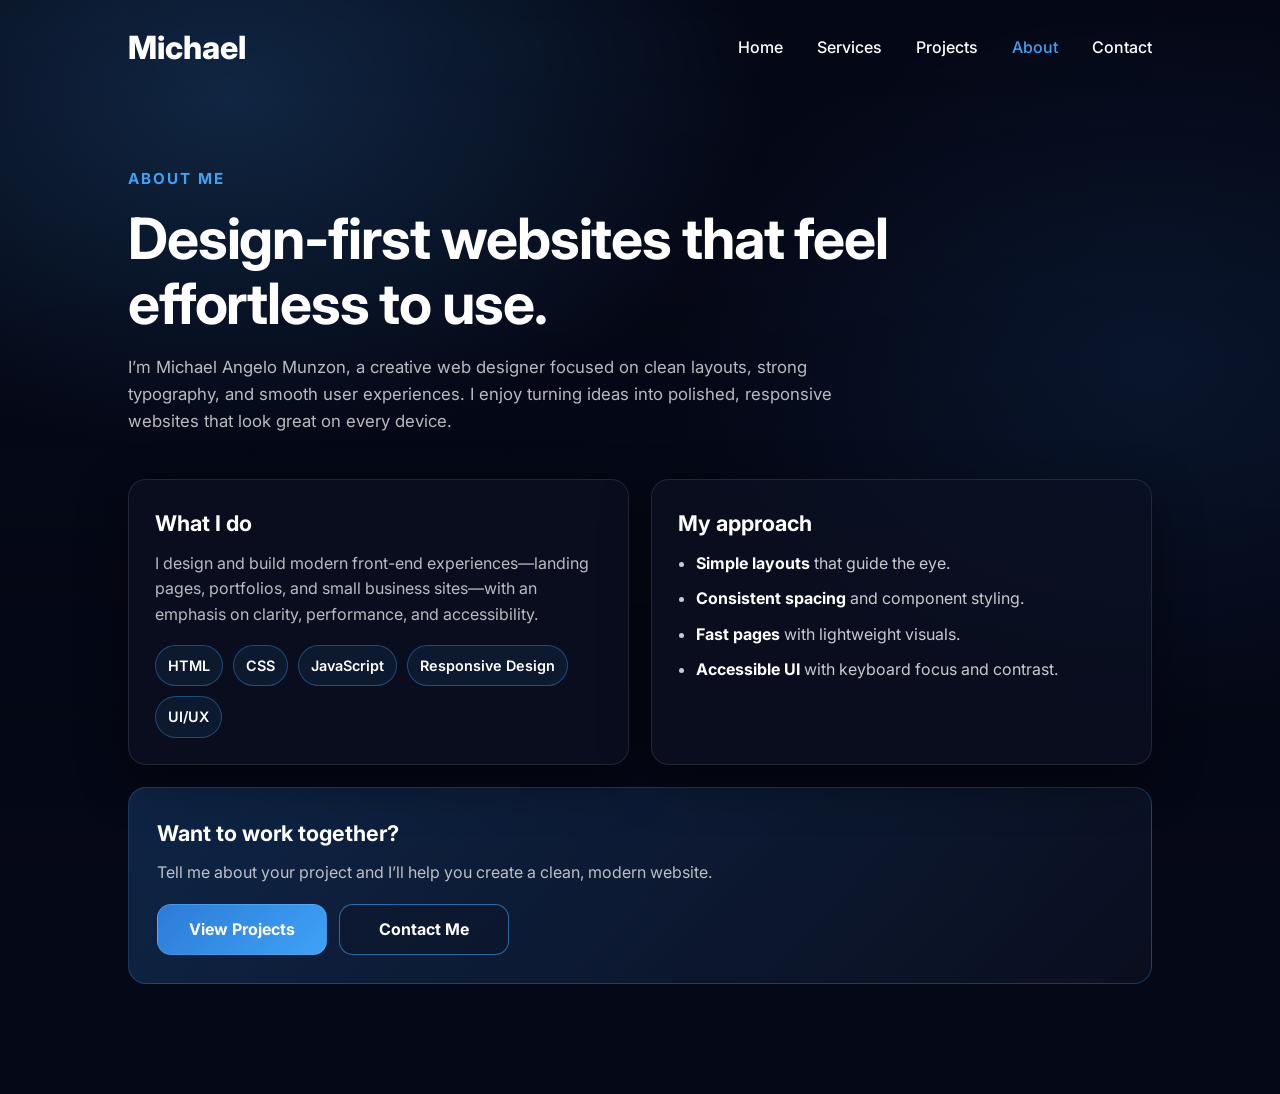
==== about.html @ 9e2246a2 "first commit" ====
<!DOCTYPE html>
<html lang="en">
  <head>
    <meta charset="UTF-8" />
    <meta name="viewport" content="width=device-width, initial-scale=1.0" />
    <title>About | Michael Angelo Munzon</title>

    <link rel="preconnect" href="https://fonts.googleapis.com" />
    <link rel="preconnect" href="https://fonts.gstatic.com" crossorigin />
    <link
      href="https://fonts.googleapis.com/css2?family=Inter:wght@300;400;500;600;700;800&display=swap"
      rel="stylesheet"
    />

    <link rel="stylesheet" href="about.css" />
  </head>

  <body>
    <a class="skip-link" href="#about">Skip to content</a>

    <header id="header">
      <div class="left-section">
        <a href="index.html" class="logo" aria-label="Go to homepage">Michael</a>
      </div>

      <nav>
        <a class="nav-item" href="index.html">Home</a>
        <a class="nav-item" href="services.html">Services</a>
        <a class="nav-item" href="projects.html">Projects</a>
        <a class="nav-item active" href="about.html">About</a>
        <a class="nav-item" href="contacts.html">Contact</a>
      </nav>
    </header>

    <main class="container">
      <section class="hero">
        <p class="eyebrow">ABOUT ME</p>
        <h1>Design-first websites that feel effortless to use.</h1>
        <p class="lead">
          I’m Michael Angelo Munzon, a creative web designer focused on clean layouts, strong typography, and smooth user
          experiences. I enjoy turning ideas into polished, responsive websites that look great on every device.
        </p>
      </section>

      <section id="about" class="grid">
        <div class="card">
          <h2>What I do</h2>
          <p>
            I design and build modern front-end experiences—landing pages, portfolios, and small business sites—with an
            emphasis on clarity, performance, and accessibility.
          </p>

          <div class="chips" aria-label="Skills">
            <span class="chip">HTML</span>
            <span class="chip">CSS</span>
            <span class="chip">JavaScript</span>
            <span class="chip">Responsive Design</span>
            <span class="chip">UI/UX</span>
          </div>
        </div>

        <div class="card">
          <h2>My approach</h2>
          <ul class="list">
            <li><strong>Simple layouts</strong> that guide the eye.</li>
            <li><strong>Consistent spacing</strong> and component styling.</li>
            <li><strong>Fast pages</strong> with lightweight visuals.</li>
            <li><strong>Accessible UI</strong> with keyboard focus and contrast.</li>
          </ul>
        </div>
      </section>

      <section class="cta">
        <div class="cta-card">
          <h2>Want to work together?</h2>
          <p>Tell me about your project and I’ll help you create a clean, modern website.</p>
          <div class="cta-actions">
            <a class="btn primary" href="projects.html">View Projects</a>
            <a class="btn secondary" href="contacts.html">Contact Me</a>
          </div>
        </div>
      </section>
    </main>
  </body>
</html>
---- about.css ----
*,
*::before,
*::after {
  box-sizing: border-box;
}

html,
body {
  height: 100%;
}

body {
  margin: 0;
  font-family: Inter, system-ui, -apple-system, Segoe UI, Roboto, Arial, sans-serif;
  background: #050816;
  color: #fff;
  padding: 0 10%;
  line-height: 1.6;
}

body::before {
  content: "";
  position: fixed;
  inset: 0;
  background: radial-gradient(900px 600px at 18% 10%, rgba(63, 162, 246, 0.2), transparent 60%),
    radial-gradient(800px 600px at 90% 40%, rgba(45, 124, 214, 0.12), transparent 60%),
    linear-gradient(180deg, rgba(5, 8, 22, 0.4), rgba(5, 8, 22, 1));
  pointer-events: none;
  z-index: 0;
}

a {
  color: inherit;
  text-decoration: none;
}

.skip-link {
  position: absolute;
  left: 12px;
  top: 12px;
  padding: 10px 14px;
  background: rgba(13, 18, 36, 0.92);
  border: 1px solid rgba(255, 255, 255, 0.12);
  border-radius: 12px;
  transform: translateY(-200%);
  transition: transform 0.2s ease;
  z-index: 10;
}

.skip-link:focus {
  transform: translateY(0);
}

/* Header */
#header {
  position: sticky;
  top: 0;
  z-index: 2;
  display: flex;
  align-items: center;
  justify-content: space-between;
  padding: 22px 0;
  backdrop-filter: blur(10px);
  background: transparent;
  border-bottom: none;
}

.logo {
  font-size: 2rem;
  font-weight: 800;
}

nav {
  display: flex;
  gap: 34px;
  flex-wrap: wrap;
  justify-content: flex-end;
}

.nav-item {
  font-weight: 500;
  transition: color 0.2s ease;
}

.nav-item:hover,
.nav-item.active {
  color: #3FA2F6;
}

.container {
  position: relative;
  z-index: 1;
  padding: 72px 0 110px;
}

.hero {
  max-width: 900px;
  margin-bottom: 44px;
}

.eyebrow {
  color: #3FA2F6;
  letter-spacing: 2px;
  font-size: 0.95rem;
  margin: 0 0 14px;
  font-weight: 700;
}

h1 {
  font-size: clamp(2.2rem, 3.2vw + 1rem, 3.6rem);
  line-height: 1.15;
  margin: 0 0 18px;
  letter-spacing: -0.02em;
}

.lead {
  color: rgba(255, 255, 255, 0.72);
  max-width: 70ch;
  margin: 0;
  font-size: 1.05rem;
}

.grid {
  display: grid;
  grid-template-columns: repeat(2, minmax(0, 1fr));
  gap: 22px;
  margin-top: 34px;
}

.card {
  background: rgba(13, 18, 36, 0.65);
  border: 1px solid rgba(255, 255, 255, 0.1);
  border-radius: 18px;
  padding: 26px;
  box-shadow: 0 16px 50px rgba(0, 0, 0, 0.45);
}

h2 {
  margin: 0 0 10px;
  font-size: 1.35rem;
}

.card p {
  margin: 0 0 18px;
  color: rgba(255, 255, 255, 0.72);
}

.chips {
  display: flex;
  flex-wrap: wrap;
  gap: 10px;
}

.chip {
  border: 1px solid rgba(63, 162, 246, 0.38);
  background: rgba(63, 162, 246, 0.08);
  padding: 8px 12px;
  border-radius: 999px;
  font-weight: 600;
  font-size: 0.9rem;
}

.list {
  margin: 0;
  padding-left: 18px;
  color: rgba(255, 255, 255, 0.78);
}

.list li {
  margin: 10px 0;
}

.list strong {
  color: #fff;
}

.cta {
  margin-top: 22px;
}

.cta-card {
  background: linear-gradient(135deg, rgba(45, 124, 214, 0.25), rgba(13, 18, 36, 0.7));
  border: 1px solid rgba(63, 162, 246, 0.28);
  border-radius: 18px;
  padding: 28px;
}

.cta-card p {
  color: rgba(255, 255, 255, 0.72);
  margin: 0 0 18px;
}

.cta-actions {
  display: flex;
  flex-wrap: wrap;
  gap: 12px;
}

.btn {
  display: inline-block;
  min-width: 170px;
  padding: 12px 16px;
  border-radius: 14px;
  font-weight: 700;
  text-align: center;
  border: 1px solid rgba(255, 255, 255, 0.12);
  transition: transform 0.18s ease, background-color 0.18s ease, border-color 0.18s ease;
}

.btn.primary {
  background: linear-gradient(135deg, #2d7cd6, #3FA2F6);
}

.btn.secondary {
  background: rgba(13, 18, 36, 0.35);
  border-color: rgba(63, 162, 246, 0.6);
}

.btn:hover {
  transform: translateY(-2px);
}

a:focus-visible {
  outline: 3px solid rgba(63, 162, 246, 0.55);
  outline-offset: 3px;
  border-radius: 14px;
}

@media (max-width: 980px) {
  body {
    padding: 0 6%;
  }

  #header {
    flex-direction: column;
    align-items: flex-start;
    gap: 10px;
  }

  nav {
    justify-content: flex-start;
    gap: 14px;
  }

  .grid {
    grid-template-columns: 1fr;
  }
}

@media (max-width: 700px) {
  body {
    padding: 0 5%;
  }

  .hero {
    padding-top: 30px;
  }

  .lead {
    font-size: 1rem;
  }

  .cta-actions {
    flex-direction: column;
  }

  .btn {
    width: 100%;
  }
}

@media (max-width: 480px) {
  nav {
    justify-content: center;
  }

  .hero {
    margin-bottom: 24px;
  }
}

@media (prefers-reduced-motion: reduce) {
  * {
    transition-duration: 1ms !important;
  }
}
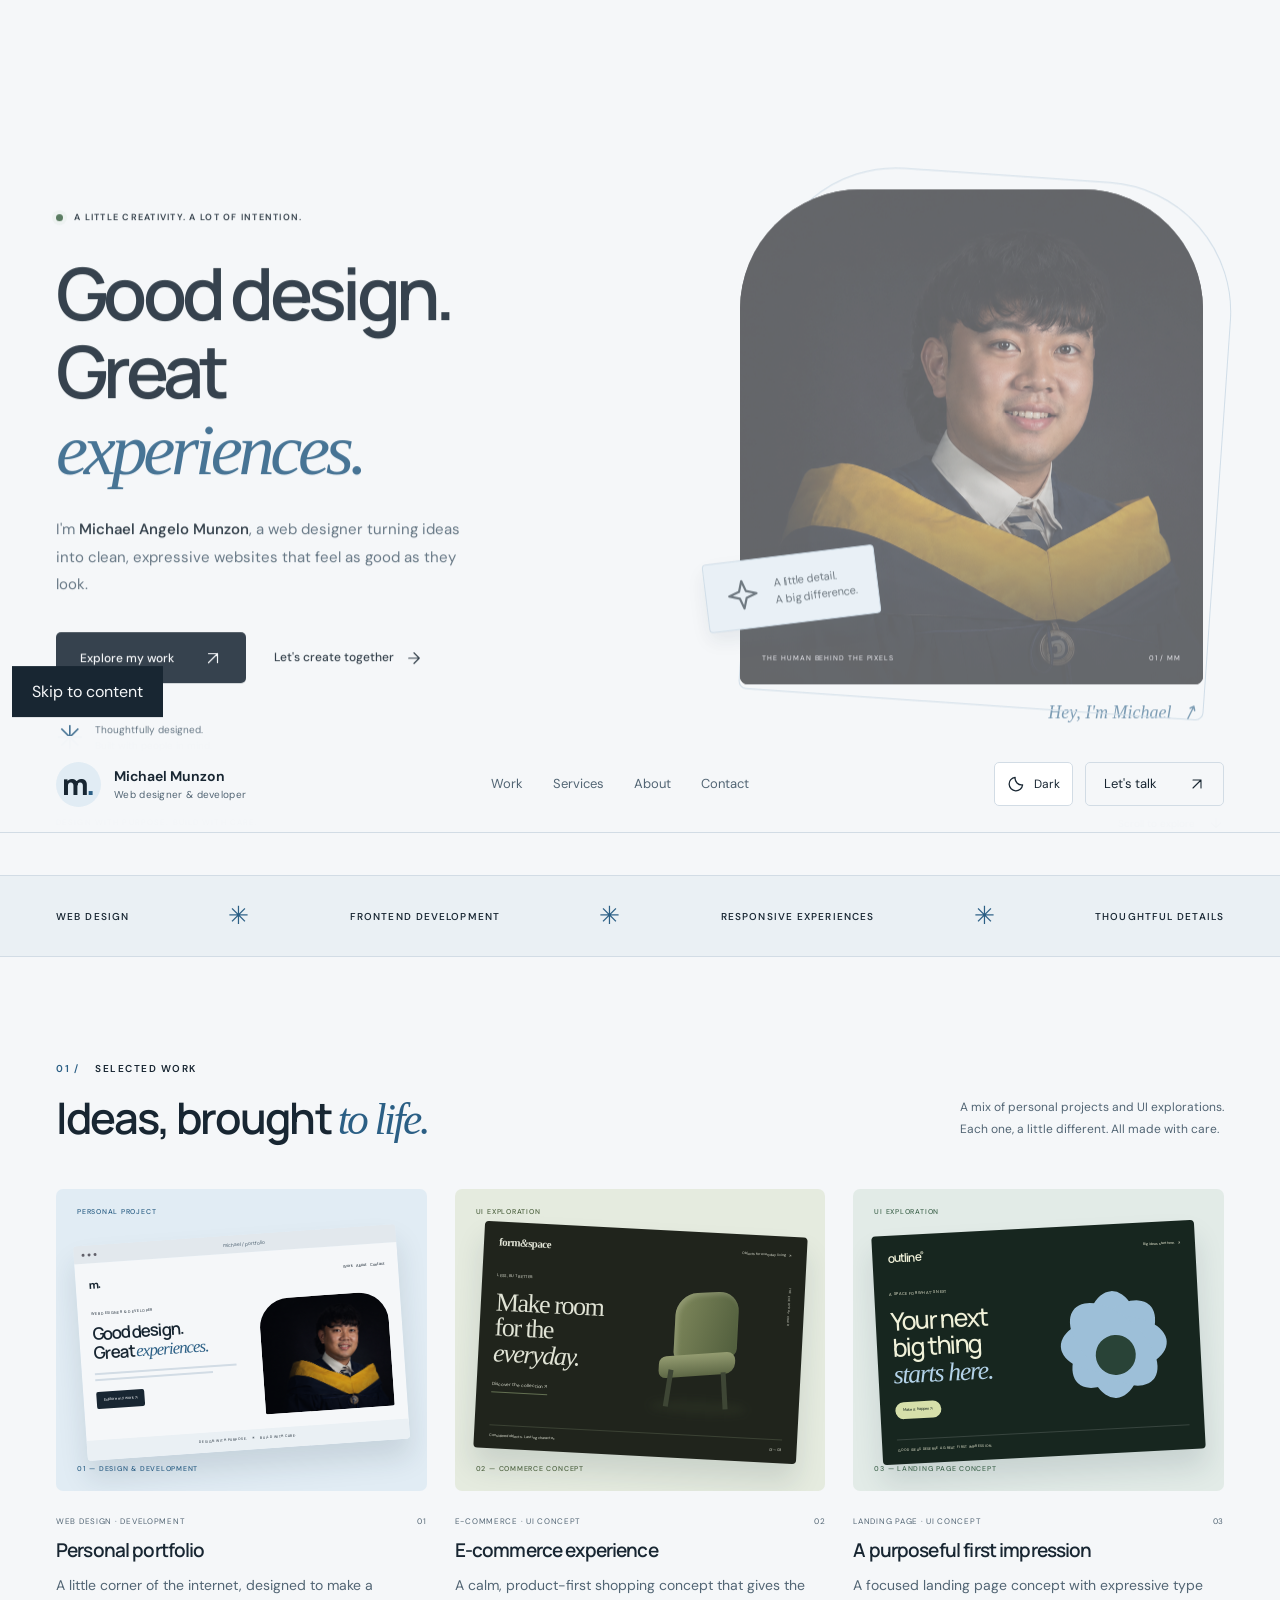
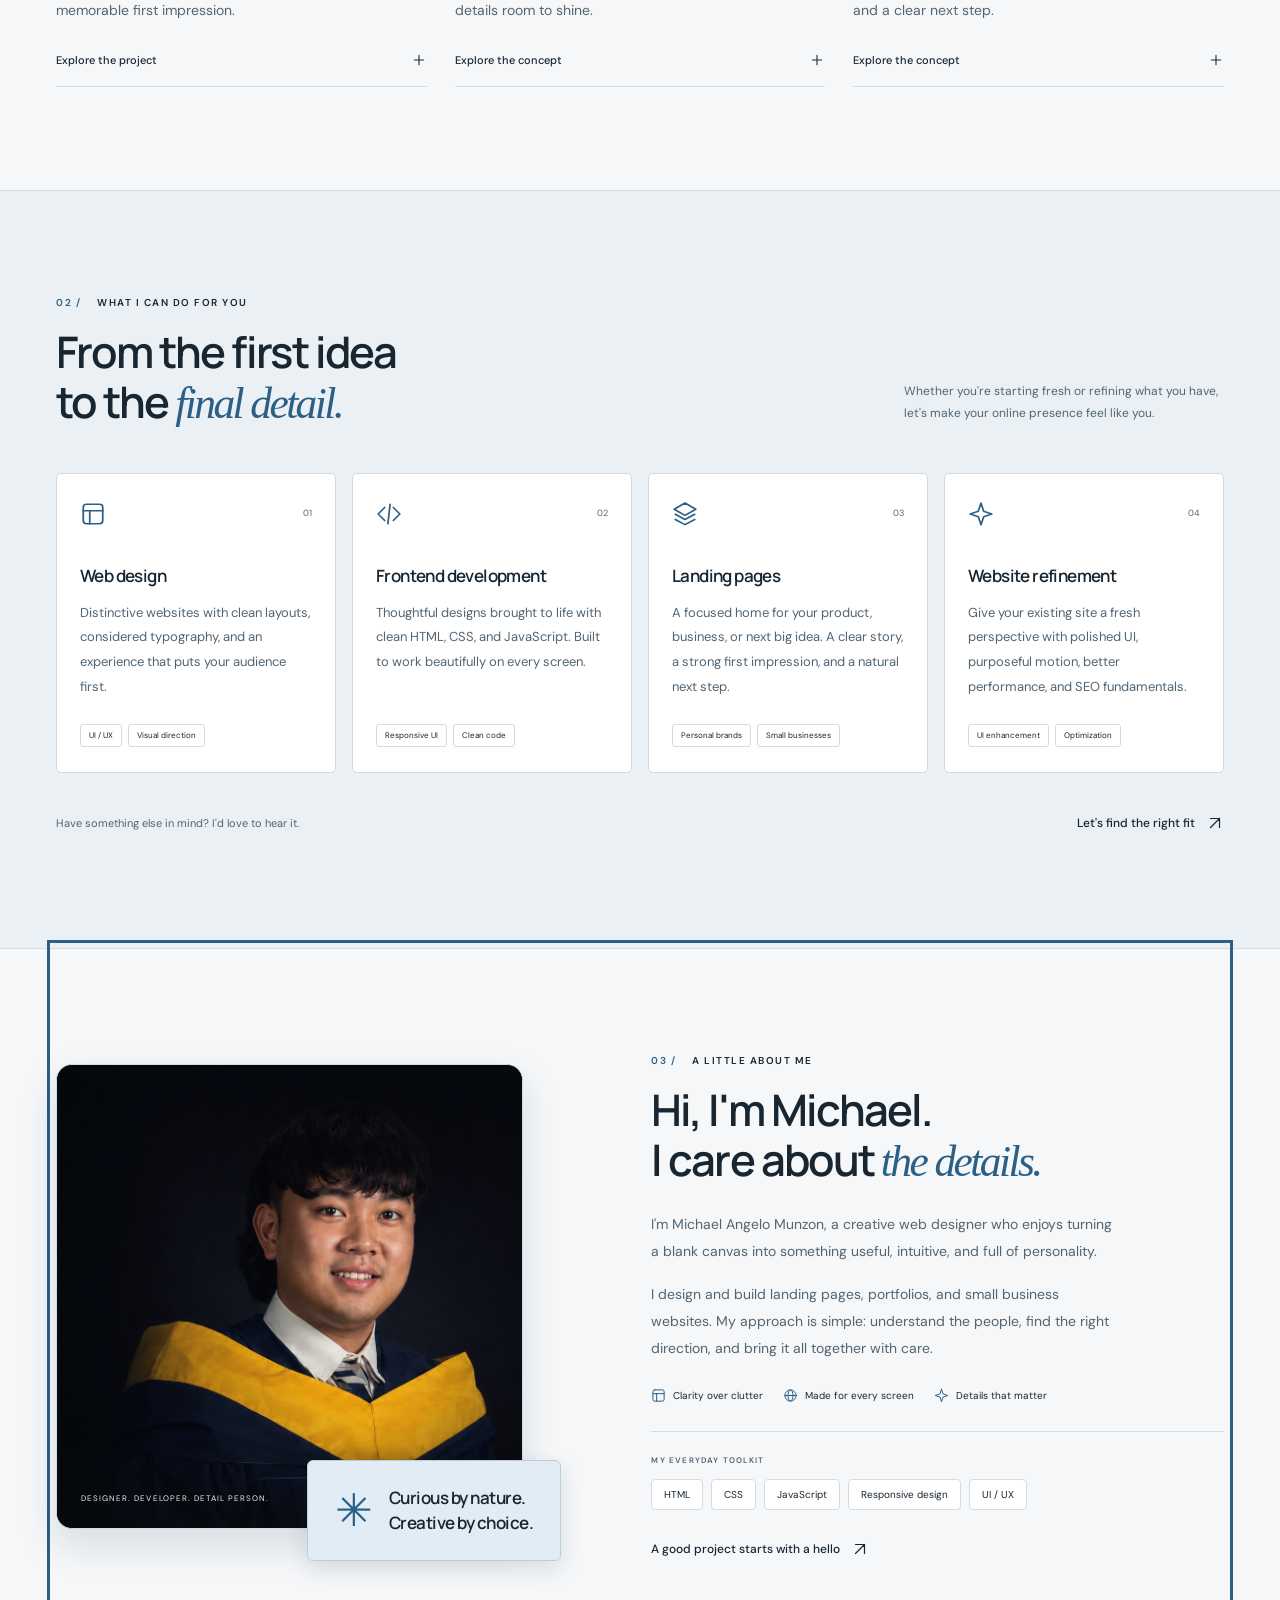
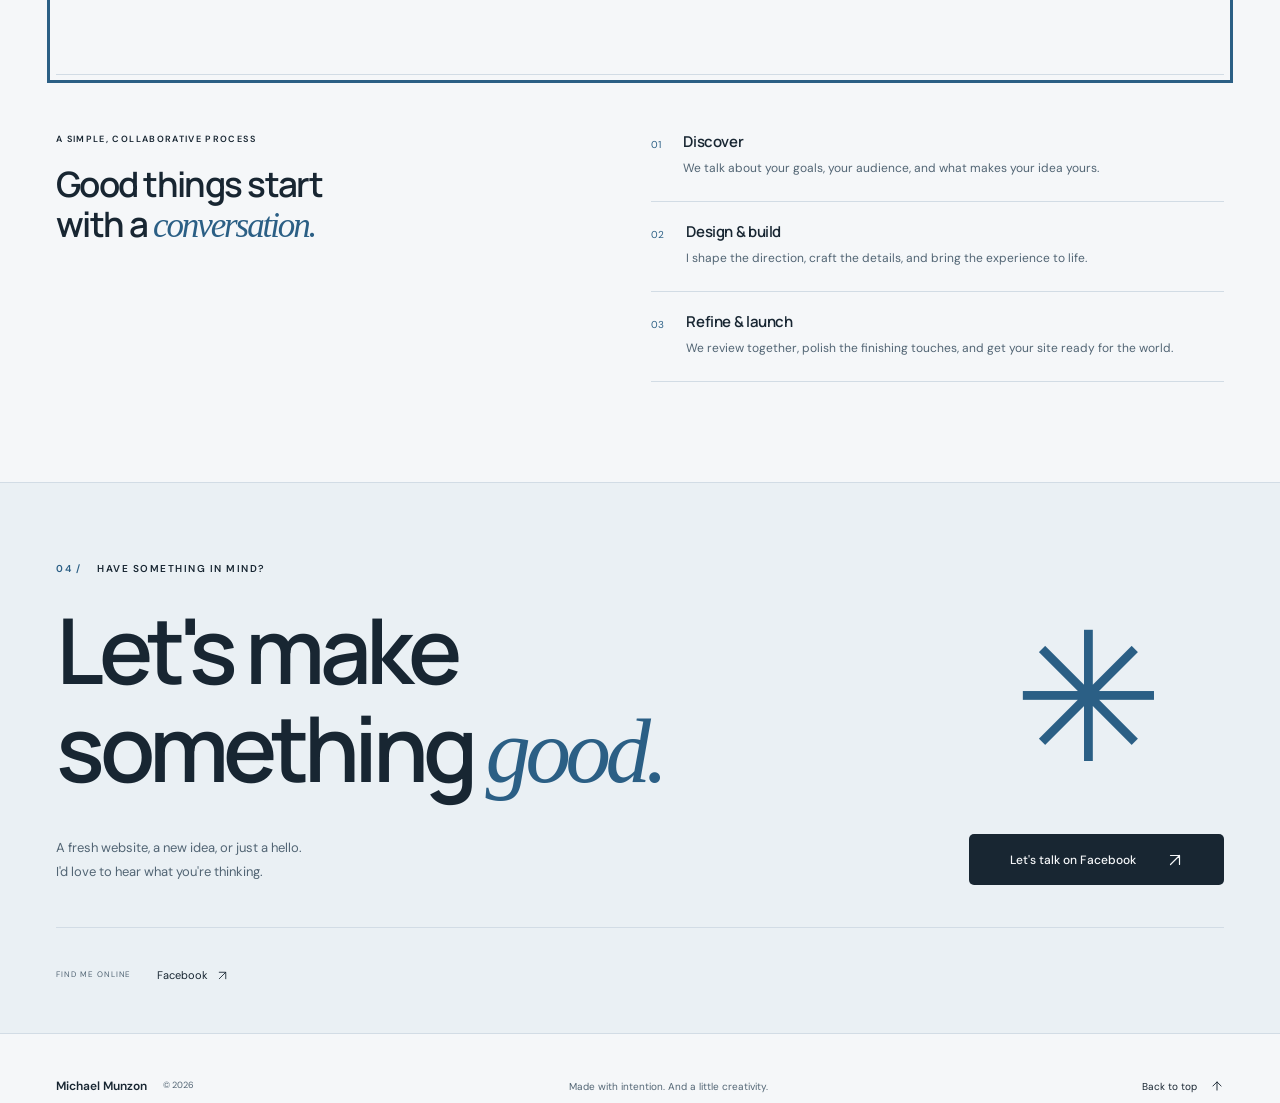
==== commit ec0c748c: "Redesign portfolio as a single page with light and dark themes" ====
--- a/about.html
+++ b/about.html
@@ -1,85 +1,18 @@
 <!DOCTYPE html>
 <html lang="en">
-  <head>
-    <meta charset="UTF-8" />
-    <meta name="viewport" content="width=device-width, initial-scale=1.0" />
-    <title>About | Michael Angelo Munzon</title>
-
-    <link rel="preconnect" href="https://fonts.googleapis.com" />
-    <link rel="preconnect" href="https://fonts.gstatic.com" crossorigin />
-    <link
-      href="https://fonts.googleapis.com/css2?family=Inter:wght@300;400;500;600;700;800&display=swap"
-      rel="stylesheet"
-    />
-
-    <link rel="stylesheet" href="about.css" />
-  </head>
-
-  <body>
-    <a class="skip-link" href="#about">Skip to content</a>
-
-    <header id="header">
-      <div class="left-section">
-        <a href="index.html" class="logo" aria-label="Go to homepage">Michael</a>
-      </div>
-
-      <nav>
-        <a class="nav-item" href="index.html">Home</a>
-        <a class="nav-item" href="services.html">Services</a>
-        <a class="nav-item" href="projects.html">Projects</a>
-        <a class="nav-item active" href="about.html">About</a>
-        <a class="nav-item" href="contacts.html">Contact</a>
-      </nav>
-    </header>
-
-    <main class="container">
-      <section class="hero">
-        <p class="eyebrow">ABOUT ME</p>
-        <h1>Design-first websites that feel effortless to use.</h1>
-        <p class="lead">
-          I’m Michael Angelo Munzon, a creative web designer focused on clean layouts, strong typography, and smooth user
-          experiences. I enjoy turning ideas into polished, responsive websites that look great on every device.
-        </p>
-      </section>
-
-      <section id="about" class="grid">
-        <div class="card">
-          <h2>What I do</h2>
-          <p>
-            I design and build modern front-end experiences—landing pages, portfolios, and small business sites—with an
-            emphasis on clarity, performance, and accessibility.
-          </p>
-
-          <div class="chips" aria-label="Skills">
-            <span class="chip">HTML</span>
-            <span class="chip">CSS</span>
-            <span class="chip">JavaScript</span>
-            <span class="chip">Responsive Design</span>
-            <span class="chip">UI/UX</span>
-          </div>
-        </div>
-
-        <div class="card">
-          <h2>My approach</h2>
-          <ul class="list">
-            <li><strong>Simple layouts</strong> that guide the eye.</li>
-            <li><strong>Consistent spacing</strong> and component styling.</li>
-            <li><strong>Fast pages</strong> with lightweight visuals.</li>
-            <li><strong>Accessible UI</strong> with keyboard focus and contrast.</li>
-          </ul>
-        </div>
-      </section>
-
-      <section class="cta">
-        <div class="cta-card">
-          <h2>Want to work together?</h2>
-          <p>Tell me about your project and I’ll help you create a clean, modern website.</p>
-          <div class="cta-actions">
-            <a class="btn primary" href="projects.html">View Projects</a>
-            <a class="btn secondary" href="contacts.html">Contact Me</a>
-          </div>
-        </div>
-      </section>
-    </main>
-  </body>
-</html>+<head>
+  <meta charset="UTF-8">
+  <meta name="viewport" content="width=device-width, initial-scale=1">
+  <meta http-equiv="refresh" content="0; url=index.html#about">
+  <meta name="robots" content="noindex">
+  <title>About — Michael Angelo Munzon</title>
+  <link rel="icon" href="favicon.svg" type="image/svg+xml">
+  <link rel="stylesheet" href="styles.css">
+</head>
+<body>
+  <main class="container section">
+    <h1>It's all in one place.</h1>
+    <p>Continue to <a class="text-link" href="index.html#about">about on Michael's portfolio →</a>.</p>
+  </main>
+</body>
+</html>
--- a/styles.css
+++ b/styles.css
@@ -0,0 +1,482 @@
+/* Michael Munzon — single-page portfolio */
+:root {
+  color-scheme: dark;
+  --surface: #11161b;
+  --card: #171d24;
+  --bg: #0b0d10;
+  --text: #edf2f6;
+  --muted: #a2afb9;
+  --line: #2a3540;
+  --accent-surface: #172838;
+  --accent: #8db6d6;
+  --accent-line: #344f65;
+  --header-bg: rgba(11, 13, 16, .94);
+  --selection: #294760;
+  --shadow: #00000066;
+  --green: #90ad92;
+  --commerce-surface: #1c211b;
+  --commerce-text: #b6bea9;
+  --landing-surface: #17211c;
+  --landing-text: #a7bead;
+  --browser-bar: #1d252e;
+  --serif: Georgia, "Times New Roman", serif;
+  --display: "Manrope", Arial, sans-serif;
+  --body: "DM Sans", Arial, sans-serif;
+}
+:root[data-theme="light"] {
+  color-scheme: light;
+  --surface: #eaf0f4;
+  --card: #ffffff;
+  --bg: #f5f7f9;
+  --text: #182632;
+  --muted: #526574;
+  --line: #d2dce5;
+  --accent-surface: #e1ecf4;
+  --accent: #2b5f85;
+  --accent-line: #b9cddd;
+  --header-bg: rgba(245, 247, 249, .96);
+  --selection: #ccdfef;
+  --shadow: #142c3e21;
+  --green: #416849;
+  --commerce-surface: #e5ebdf;
+  --commerce-text: #4c613f;
+  --landing-surface: #e2ebe7;
+  --landing-text: #41664f;
+  --browser-bar: #e2e8ed;
+}
+/* The page also follows device preferences when JavaScript is unavailable. */
+@media (prefers-color-scheme: light) {
+  :root:not([data-theme]) {
+  color-scheme: light;
+  --surface: #eaf0f4;
+  --card: #ffffff;
+  --bg: #f5f7f9;
+  --text: #182632;
+  --muted: #526574;
+  --line: #d2dce5;
+  --accent-surface: #e1ecf4;
+  --accent: #2b5f85;
+  --accent-line: #b9cddd;
+  --header-bg: rgba(245, 247, 249, .96);
+  --selection: #ccdfef;
+  --shadow: #142c3e21;
+  --green: #416849;
+  --commerce-surface: #e5ebdf;
+  --commerce-text: #4c613f;
+  --landing-surface: #e2ebe7;
+  --landing-text: #41664f;
+  --browser-bar: #e2e8ed;
+  }
+}
+*,
+*::before,
+*::after { box-sizing: border-box; }
+html { scroll-behavior: smooth; scroll-padding-top: 110px; }
+body { margin: 0; color: var(--text); background: var(--bg); font-family: var(--body); font-size: 16px; line-height: 1.7; -webkit-font-smoothing: antialiased; }
+h1, h2, h3, p, figure { margin: 0; }
+h1, h2, h3 { font-family: var(--display); line-height: 1.15; font-weight: 600; }
+a { color: inherit; text-decoration: none; }
+button { font: inherit; }
+button, a, summary { -webkit-tap-highlight-color: transparent; }
+img { display: block; max-width: 100%; }
+svg { display: block; flex-shrink: 0; }
+ul, ol { margin: 0; padding: 0; list-style: none; }
+::selection { color: var(--text); background: var(--selection); }
+:focus-visible { outline: 3px solid var(--accent); outline-offset: 6px; }
+main:focus { outline: none; }
+.container { width: min(1240px, calc(100% - 112px)); margin-inline: auto; }
+.icon { width: 22px; height: 22px; }
+.skip-link { position: fixed; top: 12px; left: 12px; z-index: 100; padding: 12px 20px; background: var(--text); color: var(--bg); transform: translateY(-160%); }
+.skip-link:focus { transform: translateY(0); }
+.site-header { position: sticky; top: 0; z-index: 20; background: var(--header-bg); border-bottom: 1px solid var(--line); backdrop-filter: blur(16px); }
+.header-inner { min-height: 96px; display: flex; align-items: center; justify-content: space-between; gap: 32px; }
+.brand { display: flex; align-items: center; gap: 13px; }
+.brand-mark { width: 45px; height: 45px; display: grid; grid-auto-flow: column; place-content: center; background: var(--accent-surface); border-radius: 50%; font: 800 29px var(--display); letter-spacing: -3px; padding-right: 3px; }
+.brand-mark span { color: var(--accent); }
+.brand-name { font-size: 14px; font-weight: 650; line-height: 1.6; }
+.brand-name > span { display: block; color: var(--muted); font-size: 10px; font-weight: 400; letter-spacing: .03em; }
+.primary-nav { display: flex; align-items: center; gap: 30px; }
+.primary-nav a { position: relative; display: inline-flex; align-items: center; min-height: 44px; font-size: 13px; color: var(--muted); transition: color .2s; }
+.primary-nav a::after { position: absolute; content: ""; bottom: 2px; left: 0; right: 0; height: 2px; background: var(--accent); transform: scaleX(0); transition: transform .2s; }
+.primary-nav a:hover, .primary-nav a[aria-current="location"] { color: var(--text); }
+.primary-nav a:hover::after, .primary-nav a[aria-current="location"]::after { transform: scaleX(1); }
+.header-cta { display: flex; align-items: center; justify-content: space-between; gap: 32px; border: 1px solid var(--line); border-radius: 5px; padding: 10px 18px; font-size: 13px; transition: background .2s, color .2s; }
+.header-cta:hover { background: var(--text); color: var(--bg); }
+.header-cta .icon { width: 16px; height: 16px; }
+.menu-toggle { display: none; }
+.hero { display: grid; grid-template-columns: 1.25fr 1fr; column-gap: 80px; padding-top: 81px; }
+.hero-copy { padding-top: 31px; }
+.eyebrow { display: flex; align-items: center; gap: 11px; font-size: 10px; font-weight: 600; letter-spacing: .15em; line-height: 1.5; }
+.hero-eyebrow { font-size: 9px; letter-spacing: .14em; }
+.status-dot { width: 7px; height: 7px; border-radius: 50%; background: var(--green); box-shadow: 0 0 0 4px #90ad9214; flex-shrink: 0; }
+h1 { font-size: clamp(58px, 5.65vw, 84px); line-height: 1.09; letter-spacing: -.065em; margin: 29px 0 26px; }
+h1 em { display: block; }
+h1 em, h2 em { color: var(--accent); font-family: var(--serif); font-weight: 400; letter-spacing: -.06em; }
+.hero-description { color: var(--muted); font-size: 15px; line-height: 1.85; max-width: 430px; }
+.hero-description strong { font-weight: 550; color: var(--text); }
+.hero-actions { display: flex; align-items: center; gap: 28px; flex-wrap: wrap; margin-top: 33px; }
+.button { display: inline-flex; align-items: center; justify-content: center; gap: 30px; min-height: 51px; padding: 14px 23px; border: 1px solid transparent; border-radius: 5px; font-size: 12px; font-weight: 500; line-height: 1.5; transition: transform .2s, background .2s; }
+.button-dark { background: var(--text); color: var(--bg); }
+.button-dark:hover { background: var(--accent); transform: translateY(-3px); }
+.button .icon, .text-link .icon { width: 18px; height: 18px; }
+.text-link { display: inline-flex; align-items: center; gap: 11px; min-height: 44px; font-size: 12px; font-weight: 500; }
+.text-link .icon { transition: transform .2s; }
+.text-link:hover { color: var(--accent); }
+.text-link:hover .icon { transform: translate(2px, -2px); }
+.hero-footnote { display: flex; align-items: center; gap: 11px; margin-top: 38px; font-size: 10px; line-height: 1.6; color: var(--muted); }
+.mini-asterisk { color: var(--accent); font-size: 33px; line-height: 1; }
+.portrait-composition { position: relative; align-self: start; margin: 5px 21px 0 0; }
+.portrait-frame { position: relative; height: 495px; overflow: hidden; border-radius: 120px 120px 8px 8px; background: #080a0e; }
+.portrait { width: 100%; height: 100%; object-fit: cover; object-position: 73% center; }
+.portrait-frame::after { content: ""; position: absolute; inset: 60% 0 0; background: linear-gradient(transparent, rgba(8, 10, 14, .85)); pointer-events: none; }
+.portrait-outline { position: absolute; inset: -15px -19px 18px 16px; border: 1px solid var(--accent-line); border-radius: 130px 130px 8px 8px; transform: rotate(4deg); }
+.portrait-caption { display: flex; justify-content: space-between; gap: 12px; position: absolute; bottom: 20px; left: 22px; right: 22px; z-index: 1; color: #eae8ef; font-size: 7px; letter-spacing: .13em; }
+.portrait-sticker { position: absolute; bottom: 100px; left: -35px; display: flex; align-items: center; gap: 15px; padding: 17px 20px; color: var(--text); background: var(--accent-surface); border: 1px solid var(--accent-line); border-radius: 4px; transform: rotate(-7deg); box-shadow: 0 9px 20px var(--shadow); }
+.portrait-sticker .icon { width: 33px; height: 33px; }
+.portrait-sticker span { font-size: 11px; line-height: 1.5; }
+.name-note { margin-top: 17px; text-align: right; padding-right: 6px; font: italic 18px var(--serif); color: var(--accent); }
+.name-note span { display: inline-block; margin-left: 6px; transform: rotate(-25deg); }
+.hero-bottom { grid-column: 1 / -1; display: flex; align-items: center; justify-content: space-between; padding: 49px 0 30px; font-size: 8px; letter-spacing: .14em; color: var(--muted); }
+.hero-bottom a { display: flex; align-items: center; gap: 13px; min-height: 44px; font-size: 10px; letter-spacing: 0; }
+.hero-bottom .icon { width: 16px; height: 16px; }
+.expertise-strip { background: var(--surface); border-block: 1px solid var(--line); }
+.expertise-inner { min-height: 80px; display: flex; align-items: center; justify-content: space-between; gap: 24px; font-size: 10px; font-weight: 550; letter-spacing: .11em; }
+.strip-star { font-size: 25px; font-weight: 400; color: var(--accent); }
+.section { padding-top: 104px; padding-bottom: 103px; }
+.section-heading { display: flex; align-items: flex-end; justify-content: space-between; gap: 50px; margin-bottom: 45px; }
+.section-number { color: var(--accent); margin-right: 5px; }
+h2 { font-size: clamp(35px, 3.4vw, 50px); letter-spacing: -.045em; }
+.section-heading h2, .about-copy h2, .process-heading h2 { margin-top: 17px; }
+.section-intro { max-width: 320px; color: var(--muted); font-size: 12px; line-height: 1.85; padding-bottom: 4px; }
+.project-grid { display: grid; grid-template-columns: repeat(3, minmax(0, 1fr)); gap: 28px; align-items: start; }
+.project-card { min-width: 0; }
+.project-art { position: relative; height: 302px; border-radius: 7px; overflow: hidden; display: flex; align-items: center; padding: 40px 24px 35px; }
+.art-label, .art-index { position: absolute; left: 21px; font-size: 7px; letter-spacing: .11em; font-weight: 500; }
+.art-label { top: 17px; }
+.art-index { bottom: 16px; }
+.art-portfolio { background: var(--accent-surface); color: var(--accent); }
+.art-commerce { background: var(--commerce-surface); color: var(--commerce-text); }
+.art-landing { background: var(--landing-surface); color: var(--landing-text); }
+.mini-browser, .shop-window, .landing-window { width: 100%; border-radius: 4px; overflow: hidden; transform: rotate(-4deg); box-shadow: 0 18px 28px var(--shadow); transition: transform .45s; }
+.project-card:hover .mini-browser, .project-card:hover .shop-window, .project-card:hover .landing-window { transform: rotate(0) translateY(-3px); }
+.browser-bar { height: 18px; display: flex; align-items: center; gap: 3px; padding: 0 8px; background: var(--browser-bar); }
+.browser-bar > span { width: 3px; height: 3px; background: #62616b; border-radius: 50%; }
+.browser-bar i { flex: 1; text-align: center; font: normal 5px var(--body); color: var(--muted); }
+.mini-portfolio { background: var(--bg); padding: 12px 13px 0; color: var(--text); }
+.mini-nav { display: flex; align-items: center; justify-content: space-between; margin-bottom: 17px; }
+.mini-nav b { font-size: 11px; letter-spacing: -1px; }
+.mini-nav > span { font-size: 4px; }
+.mini-hero { display: grid; grid-template-columns: 1.1fr .9fr; gap: 10px; }
+.mini-hero small { display: block; font-size: 3.8px; letter-spacing: .1em; margin-bottom: 8px; }
+.mini-hero b { display: block; font: 600 17px/1.08 var(--display); letter-spacing: -.06em; }
+.mini-hero em { font-family: var(--serif); color: var(--accent); font-weight: 400; }
+.mini-hero img { width: 100%; height: 115px; object-fit: cover; object-position: 73%; border-radius: 30px 30px 2px 2px; }
+.mini-line { display: block; margin-top: 10px; width: 90%; height: 2px; background: var(--line); }
+.mini-line.short { width: 75%; margin-top: 4px; }
+.mini-button { display: inline-block; background: var(--text); color: var(--bg); border-radius: 2px; padding: 5px 7px; font-size: 4px; margin-top: 11px; }
+.mini-strip { margin: 14px -13px 0; padding: 7px; background: var(--surface); font-size: 3.5px; text-align: center; letter-spacing: .15em; }
+.shop-window { background: #20241c; color: #e0e3d5; transform: rotate(3deg); padding: 14px 15px 10px; }
+.shop-nav, .landing-nav { display: flex; align-items: center; justify-content: space-between; margin-bottom: 25px; }
+.shop-nav b { font: 600 11px var(--serif); letter-spacing: -.05em; }
+.shop-nav b span { font-style: italic; }
+.shop-nav > span, .landing-nav > span { font-size: 3.5px; }
+.shop-content, .landing-content { display: grid; grid-template-columns: 1fr 1fr; gap: 8px; }
+.shop-content small, .landing-content small { display: block; font-size: 4px; letter-spacing: .08em; margin-bottom: 10px; }
+.shop-content b { display: block; font: 400 26px/.98 var(--serif); letter-spacing: -.055em; }
+.shop-button { display: inline-block; margin-top: 15px; padding-bottom: 3px; font-size: 4.5px; border-bottom: 1px solid #637052; }
+.chair-scene { position: relative; height: 132px; }
+.chair-back { position: absolute; width: 63px; height: 66px; left: 30px; top: 9px; background: linear-gradient(105deg, #7f885c, #505d3c); border-radius: 21px 21px 8px 8px; transform: skewY(-6deg); box-shadow: inset 3px 3px 5px #bdc3a255; }
+.chair-seat { position: absolute; width: 76px; height: 22px; left: 16px; top: 71px; background: linear-gradient(#949c71, #5d6745); border-radius: 7px 9px 10px 8px; transform: skewY(-7deg); }
+.chair-leg { position: absolute; width: 5px; height: 37px; background: #3e4635; top: 88px; }
+.leg-left { left: 24px; transform: rotate(6deg); }
+.leg-right { left: 80px; transform: rotate(-6deg); }
+.chair-shadow { position: absolute; width: 98px; height: 13px; background: #505d3c26; filter: blur(4px); bottom: 1px; left: 8px; border-radius: 50%; }
+.chair-scene > span { position: absolute; top: 0; right: -2px; writing-mode: vertical-rl; font-size: 3px; letter-spacing: .1em; }
+.shop-footer { display: flex; align-items: center; justify-content: space-between; border-top: 1px solid #3b4234; margin-top: 20px; padding-top: 7px; font-size: 3.7px; }
+.landing-window { background: #17261f; color: #f0f1d9; transform: rotate(-3deg); padding: 14px 15px 10px; }
+.landing-nav b { font: 600 12px var(--display); letter-spacing: -.07em; }
+.landing-nav b span { font-size: 6px; vertical-align: super; }
+.landing-content b { display: block; font: 500 25px/1.04 var(--display); letter-spacing: -.055em; }
+.landing-content b em { color: #b3d2e8; font: italic 26px var(--serif); }
+.landing-button { display: inline-block; margin-top: 12px; background: #d6dfaa; color: #17261f; padding: 5px 8px; border-radius: 20px; font-size: 4px; }
+.flower { position: relative; width: 100%; height: 125px; align-self: center; }
+.flower > span { position: absolute; top: 10px; left: 30%; width: 40%; height: 85%; border-radius: 50%; background: #9dbfd8; transform: rotate(0deg); }
+.flower > span:nth-child(2) { transform: rotate(45deg); }
+.flower > span:nth-child(3) { transform: rotate(90deg); }
+.flower > span:nth-child(4) { transform: rotate(135deg); }
+.flower i { position: absolute; top: 43%; left: 37%; width: 28%; aspect-ratio: 1; background: #294337; border-radius: 50%; }
+.landing-footer { border-top: 1px solid #ffffff24; margin-top: 20px; padding-top: 8px; font-size: 3.5px; letter-spacing: .08em; }
+.project-meta { display: flex; justify-content: space-between; font-size: 8px; letter-spacing: .09em; color: var(--muted); margin: 24px 0 11px; }
+.project-card h3 { font-size: 19px; letter-spacing: -.045em; margin-bottom: 11px; }
+.project-card > p { color: var(--muted); font-size: 14px; line-height: 1.8; }
+.project-details { border-bottom: 1px solid var(--line); margin-top: 15px; }
+.project-details summary { display: flex; align-items: center; justify-content: space-between; gap: 12px; min-height: 48px; padding-bottom: 4px; list-style: none; cursor: pointer; font-size: 11px; font-weight: 500; }
+.project-details summary::-webkit-details-marker { display: none; }
+.project-details summary .icon { width: 16px; height: 16px; transition: transform .2s; }
+.project-details[open] summary .icon { transform: rotate(45deg); }
+.project-details summary:hover { color: var(--accent); }
+.project-detail-body { font-size: 12px; color: var(--muted); padding-bottom: 18px; }
+.project-detail-body .text-link { color: var(--text); margin-top: 10px; }
+.detail-tags { display: block; font-size: 10px; color: var(--accent); margin-top: 12px; }
+.services-section { background: var(--surface); border-block: 1px solid var(--line); }
+.services-grid { display: grid; grid-template-columns: repeat(4, minmax(0, 1fr)); gap: 16px; }
+.service-card { min-width: 0; display: flex; flex-direction: column; background: var(--card); border: 1px solid var(--line); border-radius: 5px; padding: 27px 23px 25px; transition: border-color .2s, transform .2s; }
+.service-card:hover { border-color: var(--accent); transform: translateY(-4px); }
+.service-top { display: flex; align-items: center; justify-content: space-between; margin-bottom: 39px; }
+.service-top .icon { width: 26px; height: 26px; color: var(--accent); }
+.service-top > span { color: var(--muted); font-size: 9px; }
+.service-card h3 { font-size: 17px; letter-spacing: -.035em; margin-bottom: 15px; }
+.service-card p { color: var(--muted); font-size: 13px; line-height: 1.9; margin-bottom: 25px; }
+.service-tags { display: flex; gap: 6px; flex-wrap: wrap; margin-top: auto; }
+.service-tags li { padding: 4px 8px; border: 1px solid var(--line); border-radius: 3px; font-size: 8px; line-height: 1.6; }
+.services-note { display: flex; justify-content: space-between; align-items: center; gap: 16px; margin-top: 28px; font-size: 11px; color: var(--muted); }
+.services-note .text-link { color: var(--text); }
+.about-section { display: grid; grid-template-columns: 1fr 1.18fr; gap: 110px; align-items: center; }
+.about-visual { position: relative; padding: 0 18px 32px 0; }
+.about-photo { position: relative; height: 465px; background: #0a0c11; border: 1px solid var(--line); border-radius: 16px; overflow: hidden; box-shadow: 0 16px 38px var(--shadow); }
+.about-photo img { width: 100%; height: 100%; object-fit: cover; object-position: 72%; filter: brightness(1.12) saturate(1.08); }
+.about-photo::after { content: ""; position: absolute; inset: 82% 0 0; background: linear-gradient(transparent, #080a0e99); pointer-events: none; }
+.about-photo-tag { position: absolute; bottom: 22px; left: 24px; z-index: 1; color: #ecece5; font-size: 8px; letter-spacing: .13em; }
+.about-note { display: flex; align-items: center; gap: 16px; position: absolute; right: -20px; bottom: 0; padding: 24px 27px; border: 1px solid var(--accent-line); background: var(--accent-surface); border-radius: 6px; box-shadow: 0 8px 24px var(--shadow); }
+.about-note > span { font-size: 45px; color: var(--accent); line-height: 1; }
+.about-note p { font: 600 17px/1.5 var(--display); letter-spacing: -.03em; color: var(--text); }
+.about-copy h2 { margin-bottom: 25px; }
+.about-copy > p:not(.eyebrow) { color: var(--muted); font-size: 14px; line-height: 1.9; margin-bottom: 17px; max-width: 470px; }
+.about-principles { display: flex; flex-wrap: wrap; gap: 16px 20px; margin-top: 26px; }
+.about-principles > div { display: flex; align-items: center; gap: 7px; font-size: 10px; }
+.about-principles .icon { width: 15px; height: 15px; color: var(--accent); }
+.toolkit { margin: 27px 0 17px; border-top: 1px solid var(--line); padding-top: 22px; }
+.toolkit .eyebrow { font-size: 8px; color: var(--muted); }
+.skill-list { display: flex; flex-wrap: wrap; gap: 8px; margin-top: 13px; }
+.skill-list li { padding: 6px 12px; background: var(--card); border: 1px solid var(--line); border-radius: 4px; font-size: 10px; }
+.process-section { display: grid; grid-template-columns: 1fr 1.18fr; gap: 110px; border-top: 1px solid var(--line); padding-top: 58px; padding-bottom: 100px; }
+.process-heading .eyebrow { font-size: 9px; }
+.process-heading h2 { font-size: 35px; }
+.process-list li { display: flex; gap: 22px; padding: 21px 0; border-bottom: 1px solid var(--line); }
+.process-list li:first-child { padding-top: 0; }
+.process-number { color: var(--accent); font-size: 10px; margin-top: 3px; }
+.process-list h3 { font-size: 15px; letter-spacing: -.025em; margin-bottom: 8px; }
+.process-list p { color: var(--muted); font-size: 12px; line-height: 1.8; }
+.contact-section { background: var(--surface); border-block: 1px solid var(--line); }
+.contact-inner { padding-top: 78px; padding-bottom: 36px; }
+.contact-heading { display: flex; align-items: center; justify-content: space-between; gap: 40px; margin-top: 24px; }
+.contact-heading h2 { font-size: clamp(60px, 7.1vw, 100px); line-height: 1.08; letter-spacing: -.06em; }
+.contact-heading h2 em { color: var(--accent); }
+.contact-star { font-size: 180px; line-height: 1; color: var(--accent); margin-right: 60px; }
+.contact-bottom { display: flex; justify-content: space-between; align-items: center; gap: 30px; margin-top: 33px; }
+.contact-bottom p { font-size: 13px; color: var(--muted); line-height: 1.8; }
+.contact-bottom .button { min-width: 255px; }
+.contact-social { display: flex; gap: 26px; align-items: center; padding-top: 25px; margin-top: 42px; border-top: 1px solid var(--line); }
+.contact-social > span { font-size: 8px; letter-spacing: .12em; color: var(--muted); }
+.contact-social a { display: flex; gap: 8px; align-items: center; min-height: 44px; font-size: 11px; }
+.contact-social .icon { width: 13px; height: 13px; }
+.site-footer { display: flex; justify-content: space-between; align-items: center; gap: 24px; min-height: 104px; font-size: 10px; color: var(--muted); }
+.footer-brand { display: flex; align-items: center; gap: 16px; min-height: 44px; font-size: 12px; color: var(--text); font-weight: 600; }
+.footer-brand > span { font-size: 9px; color: var(--muted); font-weight: 400; }
+.back-top { display: flex; align-items: center; gap: 13px; min-height: 44px; font-size: 10px; color: var(--text); }
+.back-top .icon { width: 14px; height: 14px; transform: rotate(180deg); }
+
+/* Keep navigation and content usable without JavaScript. */
+@media (max-width: 1150px) {
+  .container { width: calc(100% - 80px); }
+  .hero { column-gap: 50px; }
+  .hero-copy { padding-top: 15px; }
+  h1 { font-size: 67px; }
+  .portrait-frame { height: 470px; }
+  .hero-actions { gap: 12px 20px; }
+  .about-section, .process-section { gap: 65px; }
+  .project-grid { gap: 22px; }
+  .project-art { height: 275px; padding-inline: 16px; }
+  .service-card { padding: 24px 17px; }
+  .service-card h3 { font-size: 15px; }
+  .mini-hero b { font-size: 15px; }
+  .mini-hero img { height: 102px; }
+  .shop-content b, .landing-content b { font-size: 21px; }
+  .landing-content b em { font-size: 22px; }
+  .chair-scene { transform: scale(.85); transform-origin: center; }
+}
+@media (max-width: 900px) {
+  .container { width: calc(100% - 56px); }
+  .header-inner { min-height: 82px; gap: 20px; }
+  .brand-name { font-size: 12px; }
+  .brand-name > span { font-size: 9px; }
+  .primary-nav { gap: 20px; }
+  .header-cta { padding: 8px 12px; gap: 16px; }
+  .hero { grid-template-columns: 1.15fr 1fr; column-gap: 35px; padding-top: 62px; }
+  h1 { font-size: 57px; }
+  .hero-eyebrow { font-size: 7px; gap: 8px; }
+  .hero-description { font-size: 13px; }
+  .hero-actions { margin-top: 24px; gap: 8px; }
+  .hero-footnote { margin-top: 21px; }
+  .portrait-frame { height: 420px; border-radius: 90px 90px 6px 6px; }
+  .portrait-outline { border-radius: 100px 100px 6px 6px; }
+  .portrait-sticker { left: -20px; padding: 13px; gap: 9px; }
+  .portrait-sticker span { font-size: 9px; }
+  .portrait-caption { left: 15px; right: 15px; font-size: 6px; }
+  .expertise-inner { gap: 15px; font-size: 8px; min-height: 70px; }
+  .section { padding-block: 78px; }
+  .section-heading { gap: 25px; }
+  .section-intro { max-width: 260px; font-size: 11px; }
+  .project-grid { grid-template-columns: repeat(2, minmax(0, 1fr)); gap: 38px 24px; }
+  .project-art { height: 295px; padding-inline: 24px; }
+  .mini-hero b { font-size: 18px; }
+  .mini-hero img { height: 118px; }
+  .shop-content b, .landing-content b { font-size: 26px; }
+  .landing-content b em { font-size: 27px; }
+  .chair-scene { transform: none; }
+  .services-grid { grid-template-columns: repeat(2, minmax(0, 1fr)); gap: 20px; }
+  .service-card { padding: 27px; }
+  .service-card h3 { font-size: 18px; }
+  .service-card p { font-size: 12px; }
+  .service-tags li { font-size: 9px; }
+  .service-top { margin-bottom: 28px; }
+  .about-section { gap: 44px; grid-template-columns: .9fr 1.1fr; }
+  .about-photo { height: 440px; }
+  .about-note { right: -13px; padding: 18px; gap: 10px; }
+  .about-note p { font-size: 17px; }
+  .about-copy h2 { font-size: 34px; }
+  .about-principles { gap: 12px; }
+  .process-section { gap: 45px; padding-bottom: 75px; }
+  .process-heading h2 { font-size: 30px; }
+  .contact-star { font-size: 135px; margin-right: 20px; }
+}
+@media (max-width: 680px) {
+  html { scroll-padding-top: 90px; }
+  .container { width: calc(100% - 40px); }
+  .header-inner { min-height: 76px; gap: 12px; flex-wrap: wrap; padding-block: 13px; }
+  .brand-mark { width: 39px; height: 39px; font-size: 26px; }
+  .brand-name { font-size: 12px; }
+  .brand-name > span { font-size: 9px; }
+  .header-cta { display: none; margin-left: auto; font-size: 11px; gap: 14px; min-height: 44px; }
+  .primary-nav { width: 100%; justify-content: space-between; gap: 12px; order: 4; padding: 8px 0 4px; }
+  .primary-nav a { font-size: 13px; }
+  .js .primary-nav { display: none; }
+  .js .primary-nav.is-open { display: flex; }
+  .js .menu-toggle { display: flex; margin-left: auto; flex-direction: column; justify-content: center; align-items: center; gap: 6px; width: 44px; height: 44px; padding: 9px; background: transparent; border: 1px solid var(--line); border-radius: 4px; order: 3; cursor: pointer; }
+  .menu-toggle span { width: 20px; height: 1.5px; background: var(--text); transition: transform .2s; }
+  .menu-toggle[aria-expanded="true"] span:first-child { transform: translateY(3.75px) rotate(45deg); }
+  .menu-toggle[aria-expanded="true"] span:last-child { transform: translateY(-3.75px) rotate(-45deg); }
+  .hero { grid-template-columns: 1fr; padding-top: 46px; }
+  .hero-copy { padding-top: 0; }
+  .hero-eyebrow { font-size: 8px; letter-spacing: .11em; gap: 10px; }
+  h1 { font-size: clamp(52px, 11.6vw, 76px); line-height: 1.08; margin-top: 25px; margin-bottom: 22px; }
+  .hero-description { font-size: 14px; max-width: 440px; }
+  .hero-actions { gap: 12px 25px; margin-top: 28px; }
+  .button { font-size: 12px; }
+  .hero-footnote { margin-top: 25px; }
+  .portrait-composition { width: min(360px, calc(100% - 35px)); margin: 49px auto 0; }
+  .portrait-frame { height: 430px; border-radius: 105px 105px 6px 6px; }
+  .portrait-outline { border-radius: 115px 115px 6px 6px; }
+  .portrait-sticker { left: -16px; bottom: 90px; padding: 16px 19px; gap: 13px; }
+  .portrait-sticker span { font-size: 11px; }
+  .portrait-caption { left: 20px; right: 20px; font-size: 7px; }
+  .name-note { margin-top: 15px; font-size: 17px; }
+  .hero-bottom { padding: 30px 0 20px; gap: 14px; }
+  .hero-bottom > span { font-size: 6px; letter-spacing: .08em; }
+  .hero-bottom a { font-size: 9px; gap: 8px; white-space: nowrap; }
+  .expertise-inner { display: grid; grid-template-columns: 1fr 1fr; gap: 18px 14px; padding-block: 22px; font-size: 8px; letter-spacing: .08em; text-align: center; }
+  .strip-star { display: none; }
+  .section { padding-block: 65px; }
+  .section-heading { flex-direction: column; align-items: flex-start; gap: 20px; margin-bottom: 30px; }
+  .eyebrow { font-size: 9px; letter-spacing: .12em; gap: 8px; }
+  h2 { font-size: clamp(33px, 7.5vw, 42px); line-height: 1.18; }
+  .section-intro { max-width: 350px; font-size: 12px; }
+  .project-grid { grid-template-columns: 1fr; gap: 37px; }
+  .project-art { height: 335px; padding-inline: max(30px, 10%); }
+  .mini-hero b { font-size: clamp(18px, 5vw, 26px); }
+  .mini-hero img { height: 135px; }
+  .mini-nav { margin-bottom: 19px; }
+  .mini-hero small { font-size: 5px; }
+  .mini-button { font-size: 5px; }
+  .shop-content b, .landing-content b { font-size: 30px; }
+  .landing-content b em { font-size: 30px; }
+  .shop-content small, .landing-content small { font-size: 5px; }
+  .shop-nav, .landing-nav { margin-bottom: 23px; }
+  .shop-window, .landing-window { padding: 18px 20px 12px; }
+  .shop-nav b, .landing-nav b { font-size: 14px; }
+  .chair-scene { height: 145px; transform: scale(1.05); transform-origin: center; margin-top: 6px; }
+  .flower { height: 145px; }
+  .project-meta { margin-top: 22px; font-size: 9px; }
+  .project-card h3 { font-size: 22px; }
+  .project-card > p { font-size: 13px; }
+  .project-details summary { font-size: 12px; }
+  .project-detail-body { font-size: 13px; }
+  .services-grid { grid-template-columns: 1fr; gap: 13px; }
+  .service-card { padding: 25px; }
+  .service-card h3 { font-size: 20px; }
+  .service-card p { font-size: 13px; }
+  .service-tags li { font-size: 10px; }
+  .services-note { flex-direction: column; align-items: flex-start; gap: 5px; font-size: 11px; }
+  .about-section { grid-template-columns: 1fr; gap: 52px; }
+  .about-visual { width: min(380px, calc(100% - 25px)); margin: 0 auto; padding-right: 0; }
+  .about-photo { height: 410px; }
+  .about-note { right: -12px; padding: 19px 25px; }
+  .about-note p { font-size: 20px; }
+  .about-copy h2 { font-size: clamp(33px, 7.5vw, 42px); }
+  .about-copy > p:not(.eyebrow) { font-size: 13px; }
+  .about-principles { gap: 16px; }
+  .process-section { grid-template-columns: 1fr; gap: 35px; padding-top: 42px; padding-bottom: 62px; }
+  .process-heading h2 { font-size: 34px; }
+  .process-list p { font-size: 13px; }
+  .contact-inner { padding-top: 51px; padding-bottom: 25px; }
+  .contact-heading { gap: 14px; margin-top: 23px; }
+  .contact-heading h2 { font-size: clamp(47px, 10vw, 65px); }
+  .contact-star { font-size: clamp(65px, 17vw, 90px); margin-right: 0; }
+  .contact-bottom { flex-direction: column; align-items: flex-start; gap: 23px; margin-top: 26px; }
+  .contact-bottom p { font-size: 12px; }
+  .contact-social { margin-top: 29px; padding-top: 18px; }
+  .site-footer { flex-wrap: wrap; justify-content: space-between; gap: 0 12px; padding-block: 18px; min-height: auto; }
+  .site-footer > p { order: 3; width: 100%; font-size: 9px; padding-bottom: 6px; }
+}
+@media (max-width: 380px) {
+  .brand-name > span { font-size: 8px; }
+  .brand { gap: 8px; }
+  .brand-name { font-size: 11px; }
+  .header-cta { padding: 8px 10px; gap: 9px; }
+  .header-inner { gap: 9px; }
+  .header-cta .icon { width: 13px; height: 13px; }
+  .hero-eyebrow { font-size: 7px; }
+  h1 { font-size: 49px; }
+  .portrait-frame { height: 375px; }
+  .project-art { height: 290px; padding-inline: 20px; }
+  .mini-hero b { font-size: 18px; }
+  .mini-hero img { height: 115px; }
+  .shop-content b, .landing-content b, .landing-content b em { font-size: 25px; }
+  .shop-window, .landing-window { padding-inline: 15px; }
+  .chair-scene { transform: scale(.9); }
+  .flower { height: 125px; }
+  .services-grid { grid-template-columns: 1fr; }
+  .service-card { padding: 25px; }
+  .service-card h3 { font-size: 20px; }
+  .service-card p { font-size: 13px; }
+  .service-tags li { font-size: 9px; }
+  .about-photo { height: 375px; }
+  .contact-heading h2 { font-size: 44px; }
+  .contact-star { font-size: 62px; }
+}
+@media (prefers-reduced-motion: no-preference) {
+  .hero-copy { animation: settle-in .7s ease both; }
+  .portrait-composition { animation: settle-in .8s .12s ease both; }
+  @keyframes settle-in { from { opacity: 0; transform: translateY(16px); } to { opacity: 1; transform: translateY(0); } }
+}
+@media (prefers-reduced-motion: reduce) {
+  html { scroll-behavior: auto; }
+  *, *::before, *::after { animation: none !important; transition: none !important; scroll-behavior: auto !important; }
+}
+
+/* Theme controls stay beside the navigation on desktop and beside Menu on mobile. */
+.header-actions { display: flex; align-items: center; gap: 12px; flex-shrink: 0; }
+.theme-toggle { display: inline-flex; align-items: center; justify-content: center; gap: 9px; min-width: 44px; min-height: 44px; padding: 10px 12px; border: 1px solid var(--line); border-radius: 5px; background: var(--card); color: var(--text); font-size: 12px; cursor: pointer; transition: border-color .2s, background .2s; }
+.theme-toggle[hidden] { display: none; }
+.theme-toggle:hover { border-color: var(--accent); background: var(--accent-surface); }
+.theme-toggle .icon { width: 18px; height: 18px; }
+.theme-icon-moon { display: none; }
+:root[data-theme="light"] .theme-icon-sun { display: none; }
+:root[data-theme="light"] .theme-icon-moon { display: block; }
+@media (max-width: 900px) {
+  .header-actions .header-cta, .theme-label { display: none; }
+}
+@media (max-width: 680px) {
+  .header-actions { margin-left: auto; gap: 10px; }
+  .header-actions .menu-toggle { margin-left: 0; }
+}
